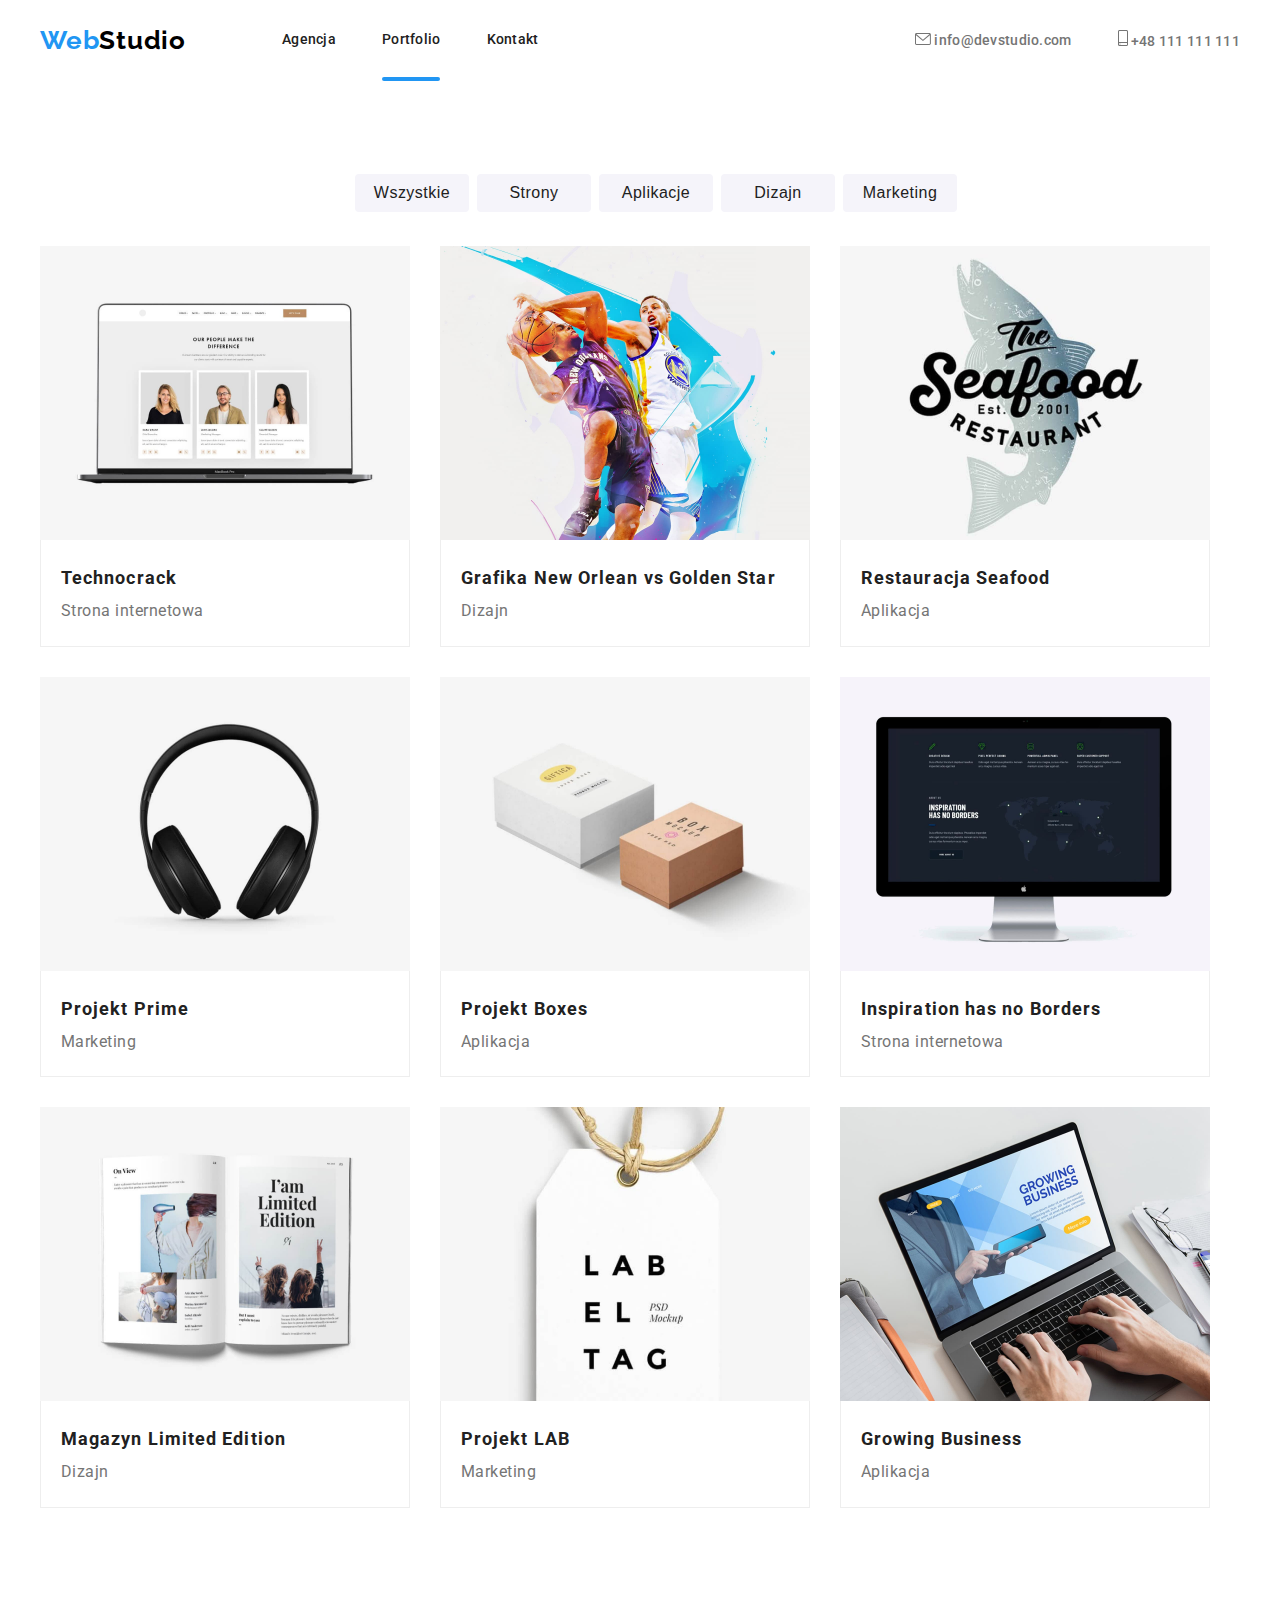
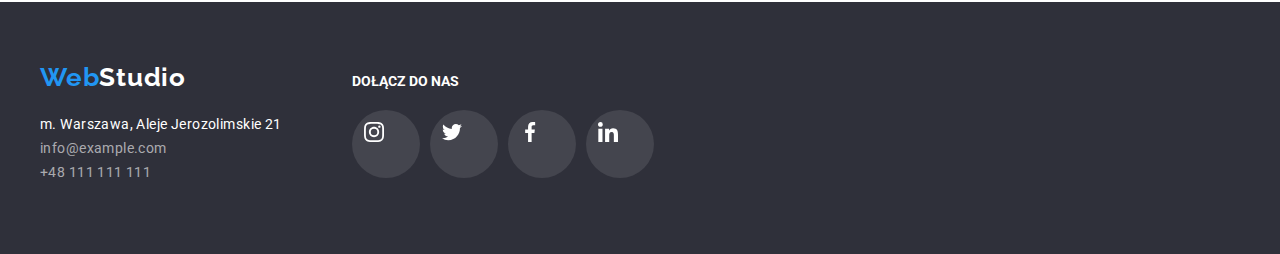
==== portfolio.html @ b4c7e3b8 "Cloned repo" ====
<!DOCTYPE html>
<html lang="pl">
  <head>
    <meta charset="utf-8" />
    <title>Portfolio</title>
    <link
      rel="stylesheet"
      href="https://cdnjs.cloudflare.com/ajax/libs/modern-normalize/1.1.0/modern-normalize.min.css"
      integrity="sha512-wpPYUAdjBVSE4KJnH1VR1HeZfpl1ub8YT/NKx4PuQ5NmX2tKuGu6U/JRp5y+Y8XG2tV+wKQpNHVUX03MfMFn9Q=="
      crossorigin="anonymous"
      referrerpolicy="no-referrer"
    />
    <link rel="stylesheet" href="./css/styles.css" />
    <link rel="preconnect" href="https://fonts.googleapis.com" />
    <link rel="preconnect" href="https://fonts.gstatic.com" crossorigin />
    <link
      href="https://fonts.googleapis.com/css2?family=Raleway:wght@700&family=Roboto:wght@400;500;700;900&display=swap"
      rel="stylesheet"
    />
  </head>
  <body>
    <header>
      <div class="container page-header">
        <a class="logo" href="./index.html">
          <span class="logo-blue">Web</span
          ><span class="logo-black">Studio</span>
        </a>
        <nav class="nav">
          <ul class="menu">
            <li><a class="link" href="./index.html">Agencja</a></li>
            <li class="underline-2">
              <a class="link" href="./portfolio.html">Portfolio</a>
            </li>
            <li><a class="link" href="">Kontakt</a></li>
          </ul>
        </nav>
        <ul class="menu">
          <li class="nav-icons">
            <a class="link mail-color" href="mailto:info@devstudio.com"
              ><svg width="16px" height="12px">
                <use href="./images/icons.svg#icon-envelope"></use>
              </svg>
              info@devstudio.com
            </a>
          </li>
          <li class="nav-icons">
            <a class="link mail-color" href="tel:+48111111111"
              ><svg width="10px" height="16px">
                <use href="./images/icons.svg#icon-smartphone"></use>
              </svg>
              +48 111 111 111</a
            >
          </li>
        </ul>
      </div>
    </header>
    <main>
      <div class="container">
        <section class="section">
          <ul class="list-portfolio button3">
            <li><button class="button2" type="button">Wszystkie</button></li>
            <li><button class="button2" type="button">Strony</button></li>
            <li><button class="button2" type="button">Aplikacje</button></li>
            <li><button class="button2" type="button">Dizajn</button></li>
            <li><button class="button2" type="button">Marketing</button></li>
          </ul>
          <div class="list-item">
            <div class="portfolio-cards">
              <div class="box">
                <img
                  class="no-gap"
                  src="./images/laptop.jpg"
                  alt="a laptop"
                  width="370"
                  height="294"
                />
                <div class="overlay">
                  <p class="cards-text">
                    Technocrack jest popularną platformą wykorzystywaną do
                    rozpowszechniania koronawirusa. Firmy wykorzystują tę
                    platformę do celów szpiegowskich i ataków na
                    niezabezpieczone serwery konkurencji
                  </p>
                </div>
              </div>
              <div class="card">
                <h3 class="photo-title">Technocrack</h3>
                <span class="photo-subtitle">Strona internetowa</span>
              </div>
            </div>

            <div class="portfolio-cards">
              <div class="box">
                <img
                  class="no-gap"
                  src="./images/basketball-players.jpg"
                  alt="basketball players"
                  width="370"
                  height="294"
                />
                <div class="overlay">
                  <p class="cards-text">
                    Technocrack jest popularną platformą wykorzystywaną do
                    rozpowszechniania koronawirusa. Firmy wykorzystują tę
                    platformę do celów szpiegowskich i ataków na
                    niezabezpieczone serwery konkurencji
                  </p>
                </div>
              </div>
              <div class="card">
                <h3 class="photo-title">Grafika New Orlean vs Golden Star</h3>
                <span class="photo-subtitle">Dizajn</span>
              </div>
            </div>

            <div class="portfolio-cards">
              <div class="box">
                <img
                  class="no-gap"
                  src="./images/restaurant-logo.jpg"
                  alt="a restaurant logo"
                  width="370"
                  height="294"
                />
                <div class="overlay">
                  <p class="cards-text">
                    Technocrack jest popularną platformą wykorzystywaną do
                    rozpowszechniania koronawirusa. Firmy wykorzystują tę
                    platformę do celów szpiegowskich i ataków na
                    niezabezpieczone serwery konkurencji
                  </p>
                </div>
              </div>
              <div class="card">
                <h3 class="photo-title">Restauracja Seafood</h3>
                <span class="photo-subtitle">Aplikacja</span>
              </div>
            </div>

            <div class="portfolio-cards">
              <div class="box">
                <img
                  class="no-gap"
                  src="./images/headphones.jpg"
                  alt="headphones"
                  width="370"
                  height="294"
                />
                <div class="overlay">
                  <p class="cards-text">
                    Technocrack jest popularną platformą wykorzystywaną do
                    rozpowszechniania koronawirusa. Firmy wykorzystują tę
                    platformę do celów szpiegowskich i ataków na
                    niezabezpieczone serwery konkurencji
                  </p>
                </div>
              </div>
              <div class="card">
                <h3 class="photo-title">Projekt Prime</h3>
                <span class="photo-subtitle">Marketing</span>
              </div>
            </div>

            <div class="portfolio-cards">
              <div class="box">
                <img
                  class="no-gap"
                  src="./images/boxes.jpg"
                  alt="boxes"
                  width="370"
                  height="294"
                />
                <div class="overlay">
                  <p class="cards-text">
                    Technocrack jest popularną platformą wykorzystywaną do
                    rozpowszechniania koronawirusa. Firmy wykorzystują tę
                    platformę do celów szpiegowskich i ataków na
                    niezabezpieczone serwery konkurencji
                  </p>
                </div>
              </div>
              <div class="card">
                <h3 class="photo-title">Projekt Boxes</h3>
                <span class="photo-subtitle">Aplikacja</span>
              </div>
            </div>

            <div class="portfolio-cards">
              <div class="box">
                <img
                  class="no-gap"
                  src="./images/monitor.jpg"
                  alt="a monitor"
                  width="370"
                  height="294"
                />
                <div class="overlay">
                  <p class="cards-text">
                    Technocrack jest popularną platformą wykorzystywaną do
                    rozpowszechniania koronawirusa. Firmy wykorzystują tę
                    platformę do celów szpiegowskich i ataków na
                    niezabezpieczone serwery konkurencji
                  </p>
                </div>
              </div>
              <div class="card">
                <h3 class="photo-title">Inspiration has no Borders</h3>
                <span class="photo-subtitle">Strona internetowa</span>
              </div>
            </div>

            <div class="portfolio-cards">
              <div class="box">
                <img
                  class="no-gap"
                  src="./images/book.jpg"
                  alt="an open book"
                  width="370"
                  height="294"
                />
                <div class="overlay">
                  <p class="cards-text">
                    Technocrack jest popularną platformą wykorzystywaną do
                    rozpowszechniania koronawirusa. Firmy wykorzystują tę
                    platformę do celów szpiegowskich i ataków na
                    niezabezpieczone serwery konkurencji
                  </p>
                </div>
              </div>
              <div class="card">
                <h3 class="photo-title">Magazyn Limited Edition</h3>
                <span class="photo-subtitle">Dizajn</span>
              </div>
            </div>

            <div class="portfolio-cards">
              <div class="box">
                <img
                  class="no-gap"
                  src="./images/label.jpg"
                  alt="a label"
                  width="370"
                  height="294"
                />
                <div class="overlay">
                  <p class="cards-text">
                    Technocrack jest popularną platformą wykorzystywaną do
                    rozpowszechniania koronawirusa. Firmy wykorzystują tę
                    platformę do celów szpiegowskich i ataków na
                    niezabezpieczone serwery konkurencji
                  </p>
                </div>
              </div>
              <div class="card">
                <h3 class="photo-title">Projekt LAB</h3>
                <span class="photo-subtitle">Marketing</span>
              </div>
            </div>

            <div class="portfolio-cards">
              <div class="box">
                <img
                  class="no-gap"
                  src="./images/laptop-2.jpg"
                  alt="hands typing on a laptop"
                  width="370"
                  height="294"
                />
                <div class="overlay">
                  <p class="cards-text">
                    Technocrack jest popularną platformą wykorzystywaną do
                    rozpowszechniania koronawirusa. Firmy wykorzystują tę
                    platformę do celów szpiegowskich i ataków na
                    niezabezpieczone serwery konkurencji
                  </p>
                </div>
              </div>
              <div class="card">
                <h3 class="photo-title">Growing Business</h3>
                <span class="photo-subtitle">Aplikacja</span>
              </div>
            </div>
          </div>
        </section>
      </div>
    </main>

    <footer class="footer">
      <div class="container footer-page">
        <aside>
          <a class="logo-footer" href="./index.html"
            ><span class="logo-blue">Web</span
            ><span class="logo-white">Studio</span></a
          >
          <address>
            <ul class="list">
              <li class="address">m. Warszawa, Aleje Jerozolimskie 21</li>
              <li>
                <a class="info-footer" href="mailto:info@example.com"
                  >info@example.com</a
                >
              </li>
              <li>
                <a class="info-footer" href="tel:+48111111111"
                  >+48 111 111 111</a
                >
              </li>
            </ul>
          </address>
        </aside>
        <div class="footer-social-links">
          <span class="footer-so-me">Dołącz do nas</span>
          <ul class="social-media-icons">
            <li class="footer-icons">
              <svg width="20" height="20">
                <use href="./images/icons.svg#icon-instagram"></use>
              </svg>
            </li>
            <li class="footer-icons">
              <svg width="20" height="20">
                <use href="./images/icons.svg#icon-twitter"></use>
              </svg>
            </li>
            <li class="footer-icons">
              <svg width="20" height="20">
                <use href="./images/icons.svg#icon-facebook"></use>
              </svg>
            </li>
            <li class="footer-icons">
              <svg width="20" height="20">
                <use href="./images/icons.svg#icon-linkedin"></use>
              </svg>
            </li>
          </ul>
        </div>
      </div>
    </footer>

    <script src="./js/modal.js"></script>
  </body>
</html>
---- css/styles.css ----
body {
  font-family: "Roboto", "Raleway", sans-serif;
  color: #212121;
  margin: 0;
}
:root {
  --main-color: #212121;
  --second-color: #757575;
  --hover-color: #2196f3;
}

.container {
  max-width: 1200px;
  margin: 0 auto;
}

.section {
  padding: 94px 0;
}

.page-header {
  display: flex;
  align-items: center;
  height: 80px;
}

.logo {
  text-decoration: none;
  font-family: "Raleway";
  font-weight: 700;
  font-size: 26px;
  line-height: 1.19;
  letter-spacing: 0.03em;
}

.logo-blue {
  color: #2196f3;
}

.logo-black {
  color: #000000;
}

.logo-white {
  color: #ffffff;
}

.nav {
  margin: 0 auto 0 50px;
}

.menu {
  display: flex;
  list-style-type: none;
  padding-left: 0;
}

.link {
  text-decoration: none;
  font-weight: 500;
  font-size: 14px;
  line-height: 1.14;
  letter-spacing: 0.02em;
  color: var(--main-color);
  margin-left: 46px;
  transition-property: color;
}

.link:hover,
.link:focus,
.link:active {
  color: var(--hover-color);
  transition-duration: 250ms;
  transition-timing-function: cubic-bezier(0.4, 0, 0.2, 1);
}

.mail-color {
  color: var(--second-color);
}

.title-1 {
  background-image: linear-gradient(
      to bottom,
      rgba(47, 48, 58, 0.4) 0%,
      rgba(47, 48, 58, 0.4) 50%
    ),
    url("../images/background-image.jpg");
  background-repeat: no-repeat;
  background-size: cover;
  background-color: #2f303a;
  max-width: 1600px;
  margin: 0 auto;
}

.title {
  font-family: "roboto";
  font-weight: 900;
  font-size: 44px;
  line-height: 1.36;
  text-align: center;
  letter-spacing: 0.06em;
  text-transform: uppercase;
  color: #ffffff;
  margin: 0 auto;
  margin-bottom: 30px;
  margin-top: 106px;
}

.button1 {
  display: flex;
  margin: auto;
  background-color: #2196f3;
  font-weight: 700;
  font-size: 16px;
  line-height: 1.875;
  letter-spacing: 0.06em;
  color: #ffffff;
  border: none;
  box-shadow: 0px 4px 4px rgb(0 0 0 / 15%);
  border-radius: 4px;
  padding: 10px 41px 10px 42px;
  margin-bottom: 106px;
}

.button1:hover,
.button1:focus,
.button1:active {
  cursor: pointer;
}

.cards-item {
  display: flex;
  flex-basis: 270px;
  column-gap: 30px;
}

.icon {
  background-color: #f5f4fa;
  border-radius: 4px;
  display: block;
  padding: 25px 100px;
}

.subtitle {
  font-weight: 700;
  font-size: 14px;
  line-height: 1.14;
  letter-spacing: 0.03em;
  text-transform: uppercase;
  color: var(--main-color);
  margin: 30px 0 10px;
}

.description {
  font-size: 14px;
  line-height: 1.71;
  letter-spacing: 0.03em;
  color: var(--second-color);
  margin: 0;
}

.subtitle-second-1 {
  font-weight: 700;
  font-size: 36px;
  line-height: 1.19;
  text-align: center;
  letter-spacing: 0.03em;
  color: var(--main-color);
  margin-bottom: 50px;
  margin-top: 94px;
}

.team-section {
  background: #f5f4fa;
}

.subtitle-second-2 {
  font-weight: 700;
  font-size: 36px;
  line-height: 1.19;
  text-align: center;
  letter-spacing: 0.03em;
  color: var(--main-color);
  margin-bottom: 50px;
  margin-top: 0;
}

.images {
  display: flex;
  justify-content: space-between;
  position: relative;
}

.label {
  position: absolute;
  font-weight: 700;
  font-size: 14px;
  letter-spacing: 0.03em;
  text-align: center;
  text-transform: uppercase;
  background-color: rgba(47, 48, 58, 0.8);
  color: #ffffff;
  width: 370px;
  padding: 27px 90px;
  margin: 0;
  top: 224px;
}

.images-2 {
  display: flex;
  justify-content: space-between;
}

.team-cards {
  margin: 0;
  background: #ffffff;
  box-shadow: 0px 1px 3px rgba(0, 0, 0, 0.12), 0px 1px 1px rgba(0, 0, 0, 0.14),
    0px 2px 1px rgba(0, 0, 0, 0.2);
  border-radius: 0px 0px 4px 4px;
}

.team-cards-description {
  padding: 16px 32px 18px;
}

.member-name {
  font-weight: 500;
  font-size: 16px;
  line-height: 1.18;
  text-align: center;
  letter-spacing: 0.03em;
  color: var(--main-color);
  padding-bottom: 10px;
}

.position {
  font-size: 16px;
  line-height: 1.18;
  text-align: center;
  letter-spacing: 0.03em;
  color: var(--second-color);
}

.portfolio-header {
  height: 80px;
  border-bottom: 1px solid #ececec;
}

.list-portfolio {
  list-style-type: none;
  margin: 0 auto 34px;
}

.button3 {
  display: flex;
  justify-content: center;
}

.button2 {
  font-weight: 500;
  font-size: 16px;
  line-height: 1.62;
  text-align: center;
  letter-spacing: 0.03em;
  color: var(--main-color);
  cursor: pointer;
  width: 114px;
  height: 38px;
  background: #f5f4fa;
  border-radius: 4px;
  border-style: none;
  margin-right: 8px;
  transition-property: background-color;
}

.button2:hover,
.button2:focus,
.button2:active {
  color: #ffffff;
  background-color: #2196f3;
  box-shadow: 0px 3px 1px rgba(0, 0, 0, 0.1), 0px 1px 2px rgba(0, 0, 0, 0.08),
    0px 2px 2px rgba(0, 0, 0, 0.12);
  transition-duration: 250ms;
  transition-timing-function: cubic-bezier(0.4, 0, 0.2, 1);
}

.list-item {
  display: flex;
  flex-wrap: wrap;
  gap: 30px;
  flex-basis: calc ((100%-90px)/3);
}

.no-gap {
  display: block;
}

.card {
  border-left: 1px solid #eeeeee;
  border-bottom: 1px solid #eeeeee;
  border-right: 1px solid #eeeeee;
  padding: 20px;
}

.photo-title {
  font-weight: 700;
  font-size: 18px;
  line-height: 2;
  letter-spacing: 0.06em;
  color: var(--main-color);
  margin-top: 0;
  margin-bottom: 0;
}

.photo-subtitle {
  font-size: 16px;
  line-height: 1.85;
  letter-spacing: 0.03em;
  color: var(--second-color);
}

.footer {
  background: #2f303a;
  padding-top: 60px;
  padding-bottom: 60px;
}

.logo-footer {
  text-decoration: none;
  font-family: "Raleway";
  font-weight: 700;
  font-size: 26px;
  line-height: 1.19;
  letter-spacing: 0.03em;
}

.address {
  text-decoration: none;
  font-style: normal;
  font-size: 14px;
  line-height: 1.71;
  letter-spacing: 0.03em;
  color: #ffffff;
}

.list {
  list-style-type: none;
  padding-left: 0;
  padding-top: 20px;
  margin: 0;
}
.info-footer {
  text-decoration: none;
  font-style: normal;
  font-size: 14px;
  line-height: 1.71;
  letter-spacing: 0.03em;
  color: #ffffff99;
  padding-top: 9px;
}

.icons-clients {
  display: flex;
  justify-content: space-between;
}
.clients-svg {
  border: 1px solid #afb1b8;
  border-radius: 4px;
  padding: 15px 31px;
  fill: #afb1b8;
  transition-property: background-color;
}

.clients-svg:hover,
.clients-svg:focus {
  border: 1px solid var(--hover-color);
  cursor: pointer;
  fill: var(--hover-color);
  transition-duration: 250ms;
  transition-timing-function: cubic-bezier(0.4, 0, 0.2, 1);
}

.portfolio-cards {
  transition-property: box-shadow;
}
.portfolio-cards:hover {
  box-shadow: 0px 1px 1px rgba(0, 0, 0, 0.12), 0px 4px 4px rgba(0, 0, 0, 0.06),
    1px 4px 6px rgba(0, 0, 0, 0.16);
  cursor: pointer;
  transition-duration: 250ms;
  transition-timing-function: cubic-bezier(0.4, 0, 0.2, 1);
}

.nav-icons {
  fill: var(--second-color);
  transition-property: fill;
}

.nav-icons:hover,
.nav-icons:active,
.nav-icons:focus {
  fill: var(--hover-color);
  transition-duration: 250ms;
  transition-timing-function: cubic-bezier(0.4, 0, 0.2, 1);
}

.footer-so-me {
  font-family: "roboto";
  font-weight: 700;
  font-size: 14px;
  color: #ffffff;
  text-transform: uppercase;
}

.footer-page {
  display: flex;
  justify-content: flex-start;
  align-items: baseline;
}

.footer-social-links {
  margin-left: 70px;
}

.footer-icons {
  width: 44px;
  height: 44px;
  padding: 12px;
  margin-right: 10px;
  background-color: rgba(255, 255, 255, 0.1);
  border-radius: 50%;
  fill: #ffffff;
  transition-property: background-color;
}

.footer-icons:hover,
.footer-icons:focus,
.footer-icons:active {
  background-color: var(--hover-color);
  cursor: pointer;
  transition-duration: 250ms;
  transition-timing-function: cubic-bezier(0.4, 0, 0.2, 1);
}

.social-media-icons {
  display: flex;
  padding-left: 0;
  list-style: none;
  margin-top: 20px;
}

.team-so-me-icons {
  width: 44px;
  height: 44px;
  padding: 12px;
  fill: #afb1b8;
  list-style: none;
  transition-property: background-color;
}

.team-so-me-links {
  display: flex;
  justify-content: space-between;
  padding: 0;
  margin: 16px 0 0 0;
}

.team-so-me-icons:hover,
.team-so-me-icons:focus,
.team-so-me-icons:active {
  border-radius: 50%;
  background-color: var(--hover-color);
  fill: #ffffff;
  cursor: pointer;
  transition-duration: 250ms;
  transition-timing-function: cubic-bezier(0.4, 0, 0.2, 1);
}

.is-hidden {
  pointer-events: none;
  visibility: hidden;
  opacity: 0;
  transform: translate(12px, 50%);
}

.modal {
  top: 0;
  left: 0;
  width: 100%;
  height: 100%;
  display: flex;
  justify-content: center;
  align-items: center;
  background-color: rgba(0, 0, 0, 0.2);
  position: fixed;
  z-index: 9999;
  opacity: 1;
  transition: transform 500ms ease-in-out;
}

.window {
  width: 528px;
  height: 581px;
  background-color: #ffffff;
  box-shadow: 0px 1px 3px rgba(0, 0, 0, 0.12), 0px 1px 1px rgba(0, 0, 0, 0.14),
    0px 2px 1px rgba(0, 0, 0, 0.2);
  border-radius: 4px;
  position: relative;
}

.close-button {
  width: 30px;
  height: 30px;
  padding: 6px;
  background: #ffffff;
  border: 1px solid rgba(0, 0, 0, 0.1);
  border-radius: 50%;
  cursor: pointer;
  position: absolute;
  right: 0.5em;
  top: 0.5em;
}

.underline-1::after {
  display: block;
  content: "";
  width: 53px;
  height: 4px;
  background: #2196f3;
  border-radius: 2px;
  margin-left: 46px;
  position: relative;
  top: 29px;
}

.underline-2::after {
  display: block;
  content: "";
  width: 58px;
  height: 4px;
  background: #2196f3;
  border-radius: 2px;
  margin-left: 46px;
  position: relative;
  top: 29px;
}

.box {
  width: 370px;
  height: 294px;
  position: relative;
  overflow: hidden;
}

.overlay {
  background-color: rgba(33, 150, 243, 0.9);
  width: 100%;
  height: 100%;
  display: flex;
  position: absolute;
  transform: translateY(0);
  transition: transform 250ms cubic-bezier(0.2, 0, 0.2, 1);
}

.box:hover .overlay {
  transform: translateY(-100%);
}

.cards-text {
  font-weight: 400;
  font-size: 18px;
  line-height: 28px;
  letter-spacing: 0.03em;
  color: #ffffff;
  padding: 49px 45px 49px 24px;
}
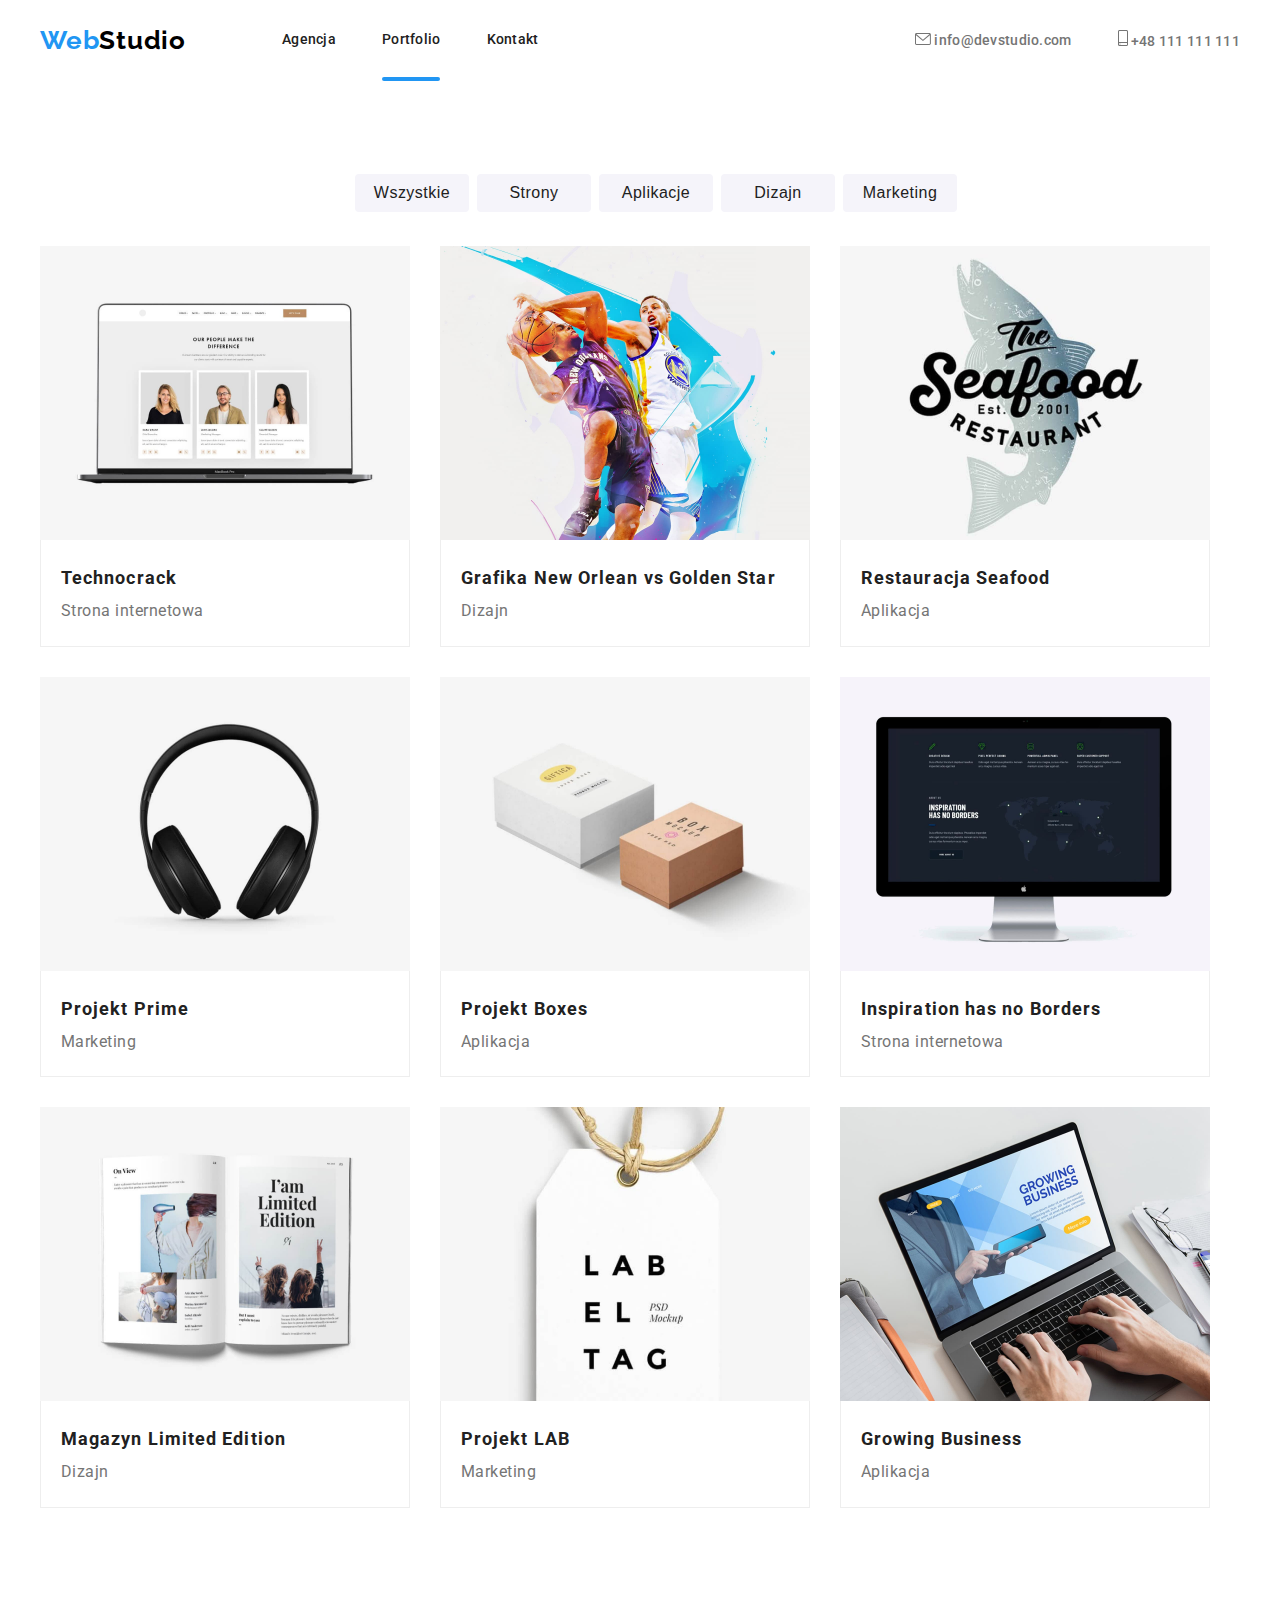
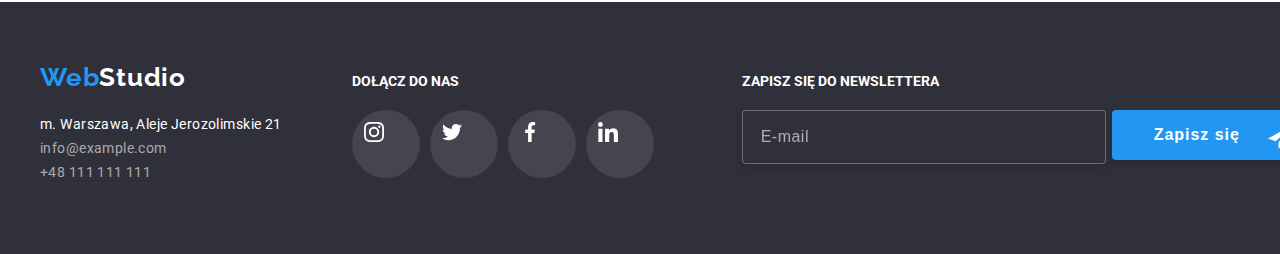
==== commit 4e26f8ff: "Added newsletter to footer" ====
--- a/portfolio.html
+++ b/portfolio.html
@@ -333,6 +333,25 @@
             </li>
           </ul>
         </div>
+        <div class="newsletter">
+          <span class="footer-so-me">Zapisz się do newslettera</span>
+          <form class="newsletter-form">
+            <label>
+              <input
+                class="newsletter-input"
+                type="email"
+                name="email"
+                placeholder="E-mail"
+              />
+            </label>
+            <button class="newsletter-button" type="submit">
+              Zapisz się
+              <svg class="send-icon" width="24" height="24">
+                <use href="./images/modal.svg#icon-send"></use>
+              </svg>
+            </button>
+          </form>
+        </div>
       </div>
     </footer>
 
--- a/css/styles.css
+++ b/css/styles.css
@@ -480,7 +480,6 @@
   pointer-events: none;
   visibility: hidden;
   opacity: 0;
-  transform: translate(12px, 50%);
 }
 
 .modal {
@@ -574,3 +573,171 @@
   color: #ffffff;
   padding: 49px 45px 49px 24px;
 }
+
+.signup-button {
+  position: absolute;
+  font-style: normal;
+  font-weight: 700;
+  font-size: 16px;
+  line-height: 1.875;
+  display: flex;
+  align-items: center;
+  text-align: center;
+  letter-spacing: 0.06em;
+  color: #ffffff;
+  cursor: pointer;
+  background-color: #2196f3;
+  border: none;
+  box-shadow: 0px 4px 4px rgba(0, 0, 0, 0.15);
+  border-radius: 4px;
+  padding: 10px 76px;
+  bottom: 40px;
+  left: 164px;
+}
+
+.signup-title {
+  position: absolute;
+  font-style: normal;
+  font-weight: 700;
+  font-size: 20px;
+  letter-spacing: 0.03em;
+  color: #212121;
+  margin: 40px 0 12px 0;
+
+  left: 70px;
+}
+
+.signup-form {
+  position: absolute;
+  bottom: 164px;
+  left: 40px;
+}
+
+.signup-terms {
+  position: absolute;
+  bottom: 120px;
+  right: 40px;
+}
+
+.input {
+  display: block;
+  width: 448px;
+  height: 40px;
+  border: 1px solid rgba(33, 33, 33, 0.2);
+  border-radius: 4px;
+  margin-bottom: 10px;
+  padding-left: 42px;
+  outline: none;
+}
+
+.modal-svg-1 {
+  background-image: url("./images/modal.svg#icon-person");
+}
+
+.newsletter-button {
+  font-style: normal;
+  font-weight: 700;
+  font-size: 16px;
+  line-height: 30px;
+  align-items: center;
+  text-align: center;
+  letter-spacing: 0.06em;
+  color: #ffffff;
+  cursor: pointer;
+  background-color: #2196f3;
+  border: none;
+  box-shadow: 0px 4px 4px rgba(0, 0, 0, 0.15);
+  border-radius: 4px;
+  padding: 10px 76px 10px 42px;
+  position: relative;
+  left: 370px;
+}
+
+.newsletter {
+  margin-left: 78px;
+}
+
+.newsletter-input {
+  font-style: normal;
+  font-weight: 400;
+  font-size: 16px;
+  line-height: 20px;
+  color: rgba(255, 255, 255, 0.6);
+  align-items: center;
+  letter-spacing: 0.03em;
+  width: 358px;
+  height: 50px;
+  border: 1px solid rgba(255, 255, 255, 0.3);
+  filter: drop-shadow(0px 4px 4px rgba(0, 0, 0, 0.15));
+  border-radius: 4px;
+  background-color: #2f303a;
+  position: absolute;
+}
+
+.newsletter-form {
+  margin-top: 20px;
+}
+
+.send-icon {
+  position: absolute;
+  fill: #ffffff;
+  bottom: 11px;
+  right: 24px;
+}
+
+.person-icon {
+  position: absolute;
+  top: 30px;
+  left: 12px;
+}
+
+.phone-icon {
+  position: absolute;
+  top: 97px;
+  left: 12px;
+}
+
+.email-icon {
+  position: absolute;
+  top: 166px;
+  left: 12px;
+}
+
+.form-labels {
+  font-style: normal;
+  font-weight: 400;
+  font-size: 12px;
+  line-height: 14px;
+  letter-spacing: 0.01em;
+  color: #757575;
+  margin-bottom: 4px;
+}
+
+.form-comment {
+  resize: none;
+  height: 96px;
+  font-style: normal;
+  font-weight: 400;
+  font-size: 12px;
+  line-height: 14px;
+  letter-spacing: 0.01em;
+  padding: 12px 16px;
+}
+
+.form-comment::placeholder {
+  color: rgba(117, 117, 117, 0.5);
+}
+
+.newsletter-input::placeholder {
+  color: rgba(255, 255, 255, 0.6);
+  padding-left: 16px;
+}
+
+.input:focus {
+  fill: var(--hover-color);
+  transition-duration: 250ms;
+  transition-timing-function: cubic-bezier(0.4, 0, 0.2, 1);
+  border: 1px solid var(--hover-color);
+  border-radius: 4px;
+  outline: none;
+}
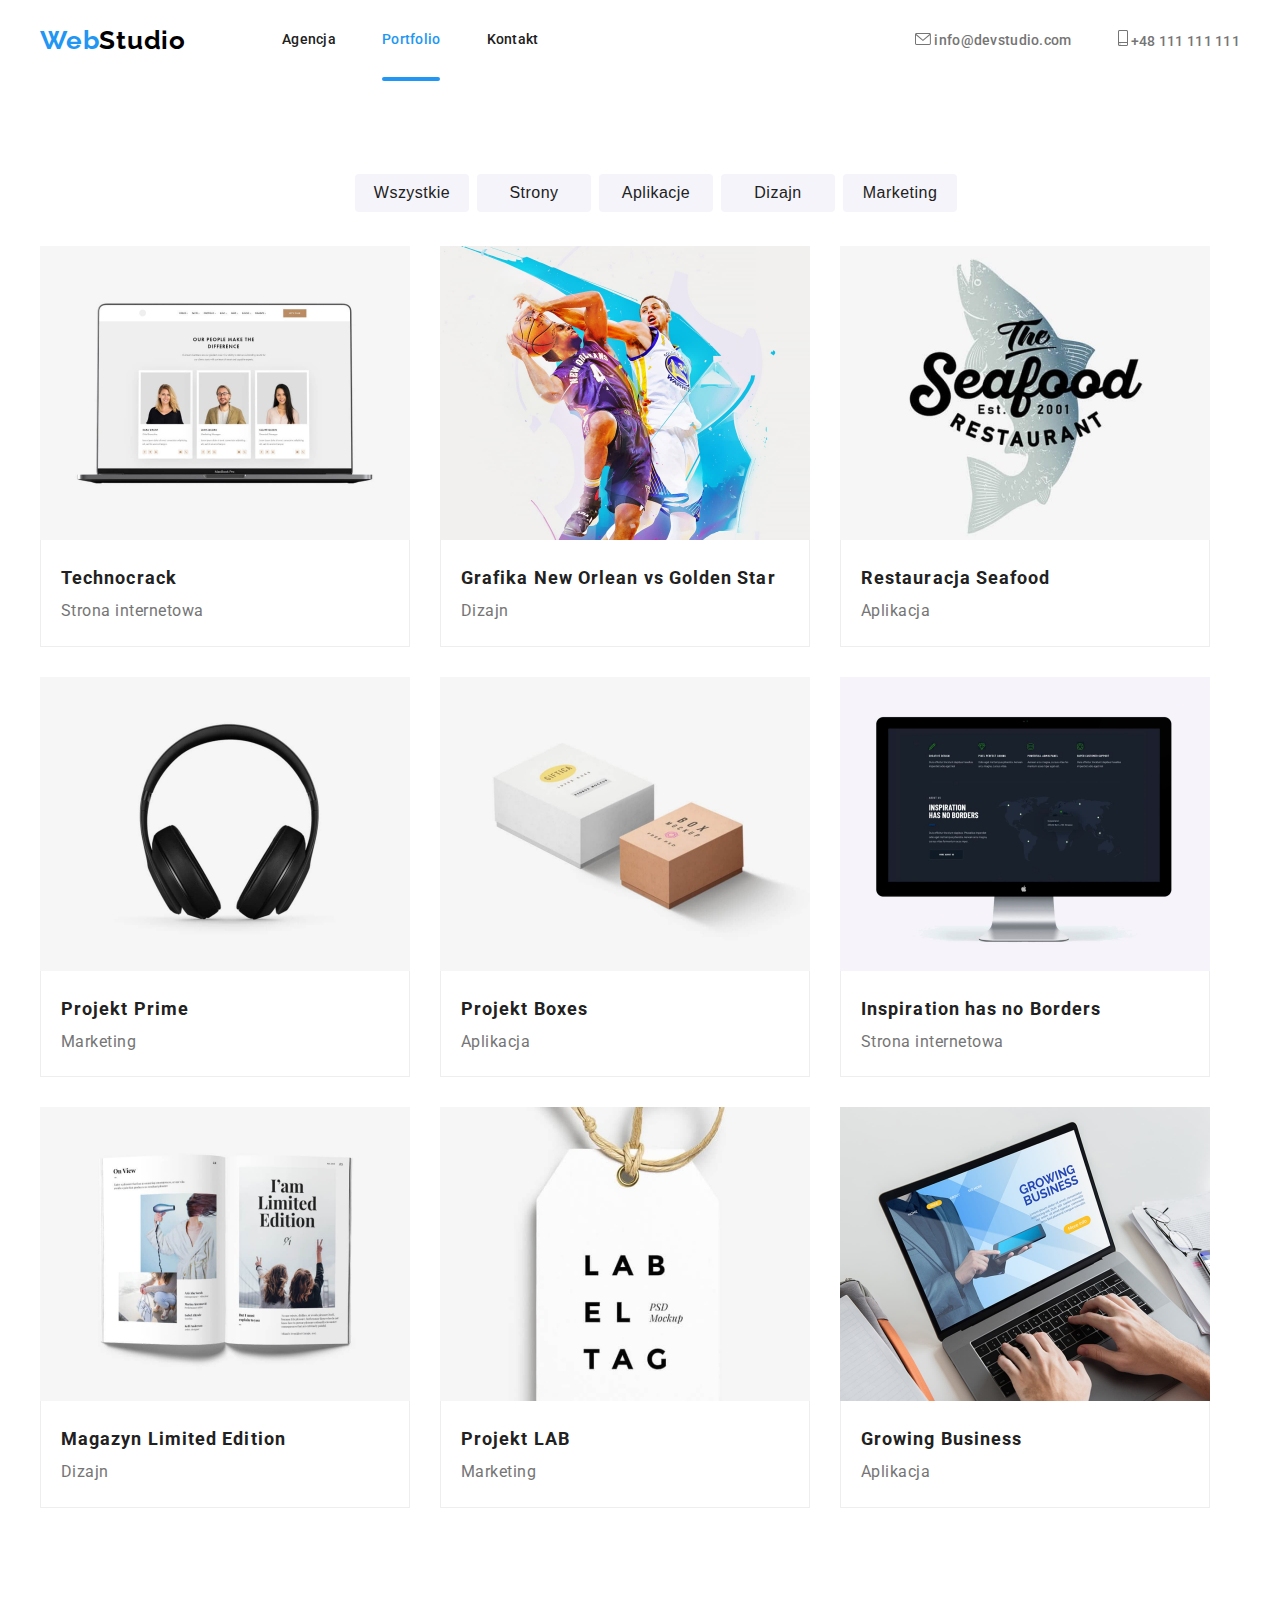
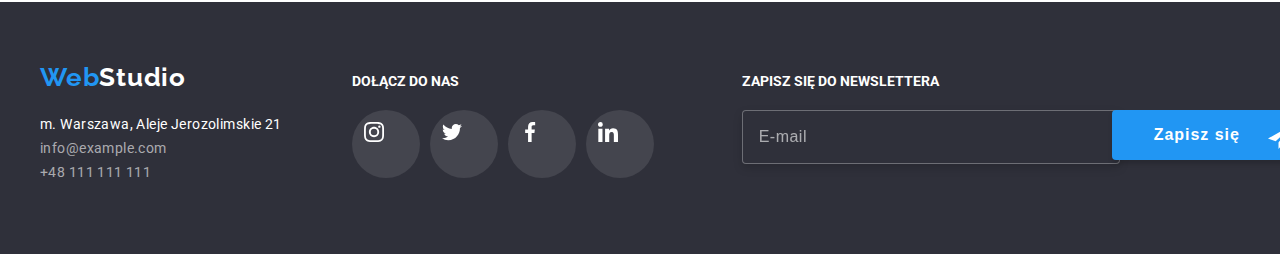
==== commit 887ffd9b: "Fixed checkbox" ====
--- a/portfolio.html
+++ b/portfolio.html
@@ -29,7 +29,7 @@
           <ul class="menu">
             <li><a class="link" href="./index.html">Agencja</a></li>
             <li class="underline-2">
-              <a class="link" href="./portfolio.html">Portfolio</a>
+              <a class="link is-active" href="./portfolio.html">Portfolio</a>
             </li>
             <li><a class="link" href="">Kontakt</a></li>
           </ul>
--- a/css/styles.css
+++ b/css/styles.css
@@ -34,7 +34,7 @@
 }
 
 .logo-blue {
-  color: #2196f3;
+  color: var(--hover-color);
 }
 
 .logo-black {
@@ -531,6 +531,9 @@
   position: relative;
   top: 29px;
 }
+.is-active {
+  color: var(--hover-color);
+}
 
 .underline-2::after {
   display: block;
@@ -617,6 +620,35 @@
   position: absolute;
   bottom: 120px;
   right: 40px;
+  color: var(--second-color);
+}
+
+.signup-checkbox {
+  appearance: none;
+}
+
+.signup-terms::before {
+  display: block;
+  position: absolute;
+  top: 2px;
+  left: -23px;
+  content: "";
+  width: 16px;
+  height: 15px;
+  cursor: pointer;
+  border: 2px solid rgba(33, 33, 33, 1);
+  border-radius: 2px;
+}
+
+.signup-checkbox:checked + .signup-terms::before {
+  background-image: url("data:image/svg+xml;charset=utf8,%3Csvg width='16' height='15' viewBox='0 0 13 10' fill='none' xmlns='http://www.w3.org/2000/svg'%3E%3Cpath d='M1.95703 4.75166L1.88825 4.68604L1.81923 4.75141L0.93123 5.59258L0.854858 5.66492L0.930974 5.73753L4.42671 9.07236L4.49574 9.1382L4.56476 9.07236L12.069 1.91352L12.1449 1.84116L12.069 1.76881L11.1873 0.927644L11.1183 0.861826L11.0493 0.927611L4.49577 7.17353L1.95703 4.75166Z' fill='white' stroke='white' stroke-width='0.2'/%3E%3C/svg%3E");
+  background-size: 11px 8px;
+  background-position: 3px 4px;
+  background-repeat: no-repeat;
+  background-color: var(--hover-color);
+  border-radius: 2px;
+  border: none;
+  transition: transform 250ms cubic-bezier(0.2, 0, 0.2, 1);
 }
 
 .input {
@@ -672,6 +704,8 @@
   border-radius: 4px;
   background-color: #2f303a;
   position: absolute;
+  outline: none;
+  padding-left: 16px;
 }
 
 .newsletter-form {
@@ -730,14 +764,12 @@
 
 .newsletter-input::placeholder {
   color: rgba(255, 255, 255, 0.6);
-  padding-left: 16px;
-}
-
+}
+
+.form-input:focus-within,
 .input:focus {
   fill: var(--hover-color);
   transition-duration: 250ms;
   transition-timing-function: cubic-bezier(0.4, 0, 0.2, 1);
-  border: 1px solid var(--hover-color);
-  border-radius: 4px;
-  outline: none;
-}
+  border-color: var(--hover-color);
+}
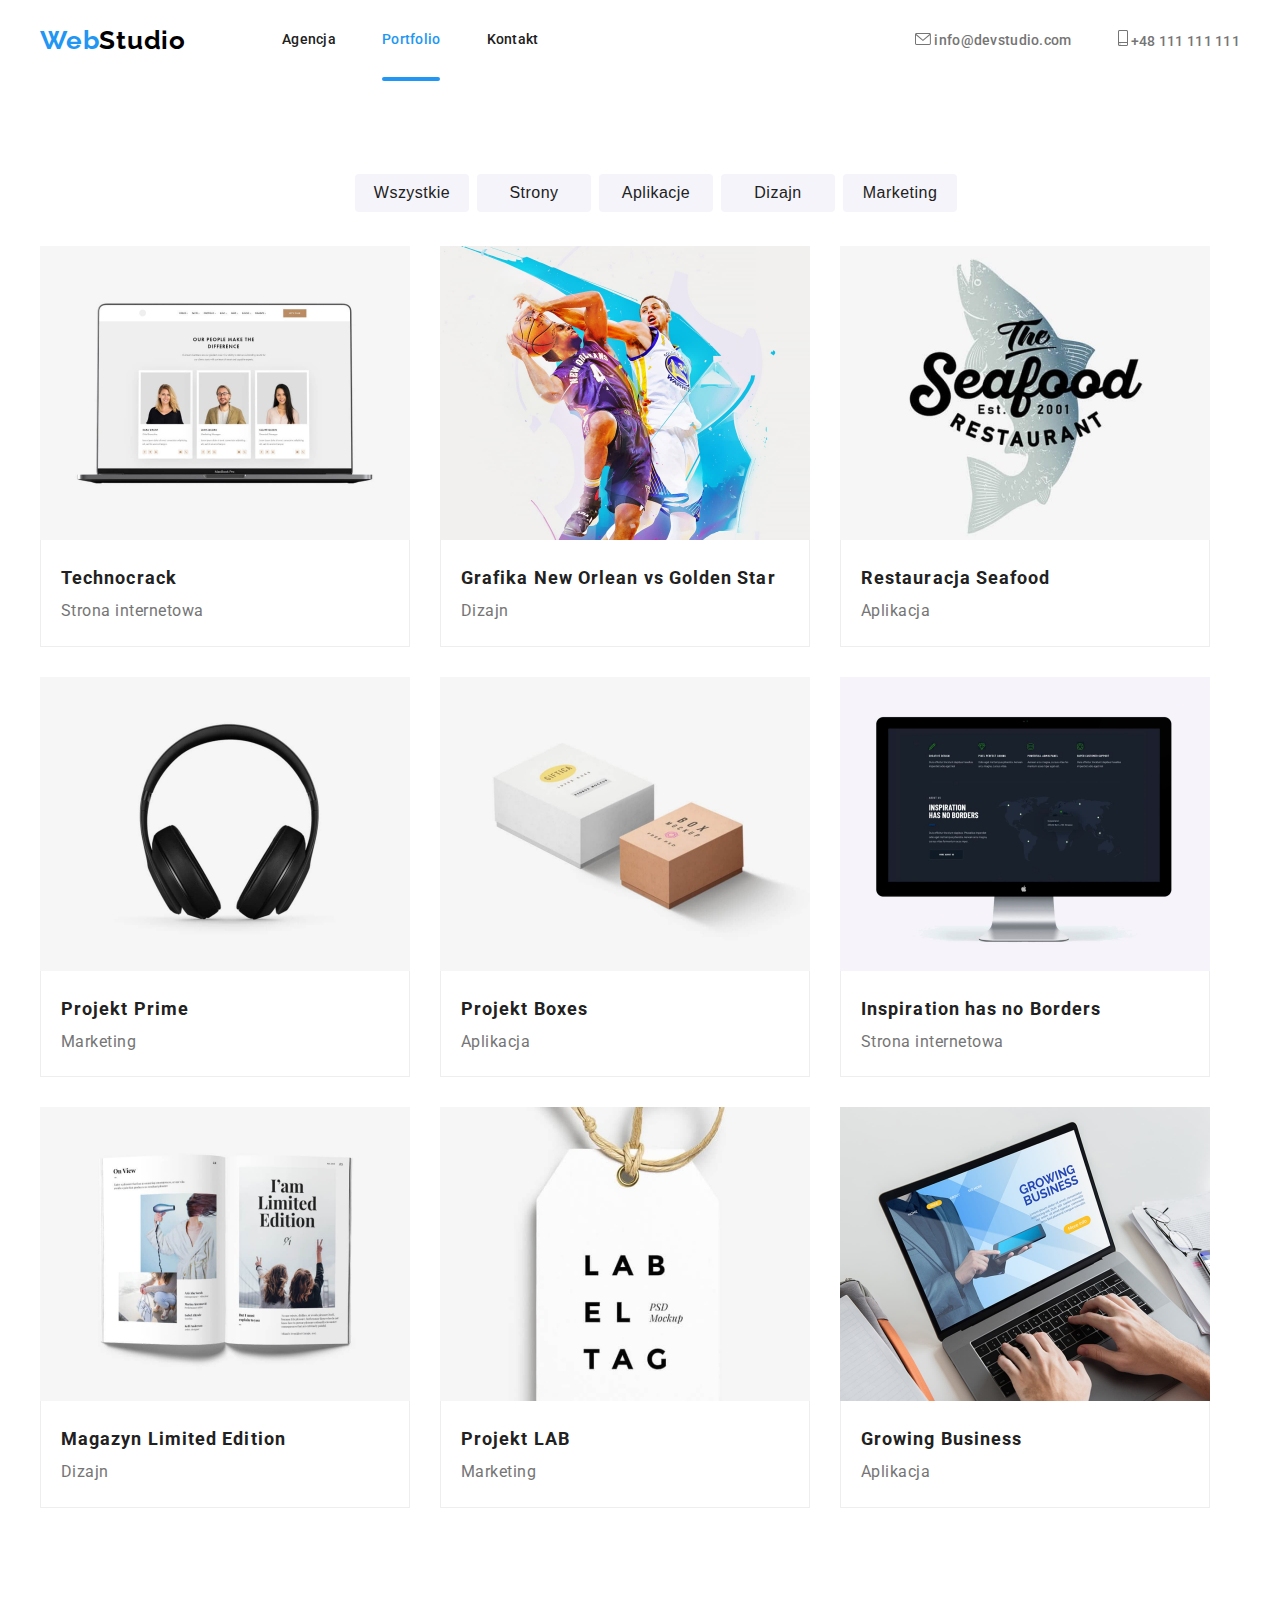
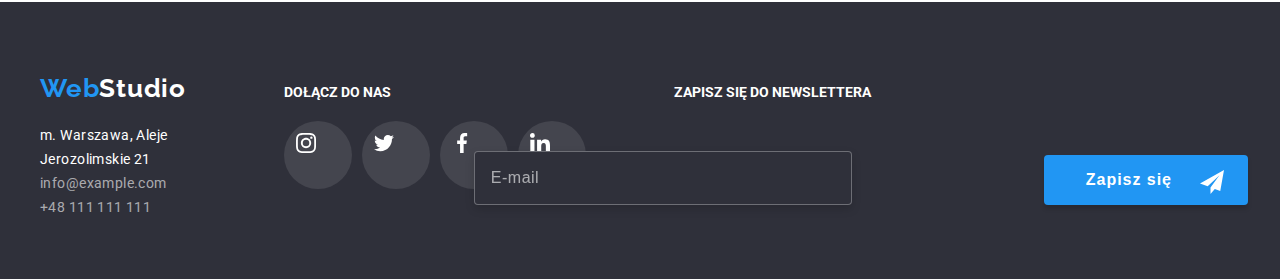
==== commit 802bb526: "changes" ====
--- a/portfolio.html
+++ b/portfolio.html
@@ -334,10 +334,11 @@
           </ul>
         </div>
         <div class="newsletter">
-          <span class="footer-so-me">Zapisz się do newslettera</span>
           <form class="newsletter-form">
-            <label>
+            <label for="newsletter">
+              <span class="footer-so-me">Zapisz się do newslettera</span>
               <input
+                id="newsletter"
                 class="newsletter-input"
                 type="email"
                 name="email"
--- a/css/styles.css
+++ b/css/styles.css
@@ -635,9 +635,7 @@
   content: "";
   width: 16px;
   height: 15px;
-  cursor: pointer;
-  border: 2px solid rgba(33, 33, 33, 1);
-  border-radius: 2px;
+  background-image: url("data:image/svg+xml;charset=utf8,%3Csvg xmlns='http://www.w3.org/2000/svg' width='16' height='15' fill='none'%3E%3Cpath fill='%23212121' d='M14.222 1.667v11.666H1.778V1.667h12.444Zm0-1.667H1.778C.8 0 0 .75 0 1.667v11.666C0 14.25.8 15 1.778 15h12.444C15.2 15 16 14.25 16 13.333V1.667C16 .75 15.2 0 14.222 0Z'/%3E%3C/svg%3E");
 }
 
 .signup-checkbox:checked + .signup-terms::before {
@@ -695,7 +693,6 @@
   font-size: 16px;
   line-height: 20px;
   color: rgba(255, 255, 255, 0.6);
-  align-items: center;
   letter-spacing: 0.03em;
   width: 358px;
   height: 50px;
@@ -703,7 +700,9 @@
   filter: drop-shadow(0px 4px 4px rgba(0, 0, 0, 0.15));
   border-radius: 4px;
   background-color: #2f303a;
-  position: absolute;
+  position: relative;
+  top: 50px;
+  left: -200px;
   outline: none;
   padding-left: 16px;
 }
@@ -765,6 +764,9 @@
 .newsletter-input::placeholder {
   color: rgba(255, 255, 255, 0.6);
 }
+.newsletter-input:focus {
+  border-color: var(--hover-color);
+}
 
 .form-input:focus-within,
 .input:focus {
